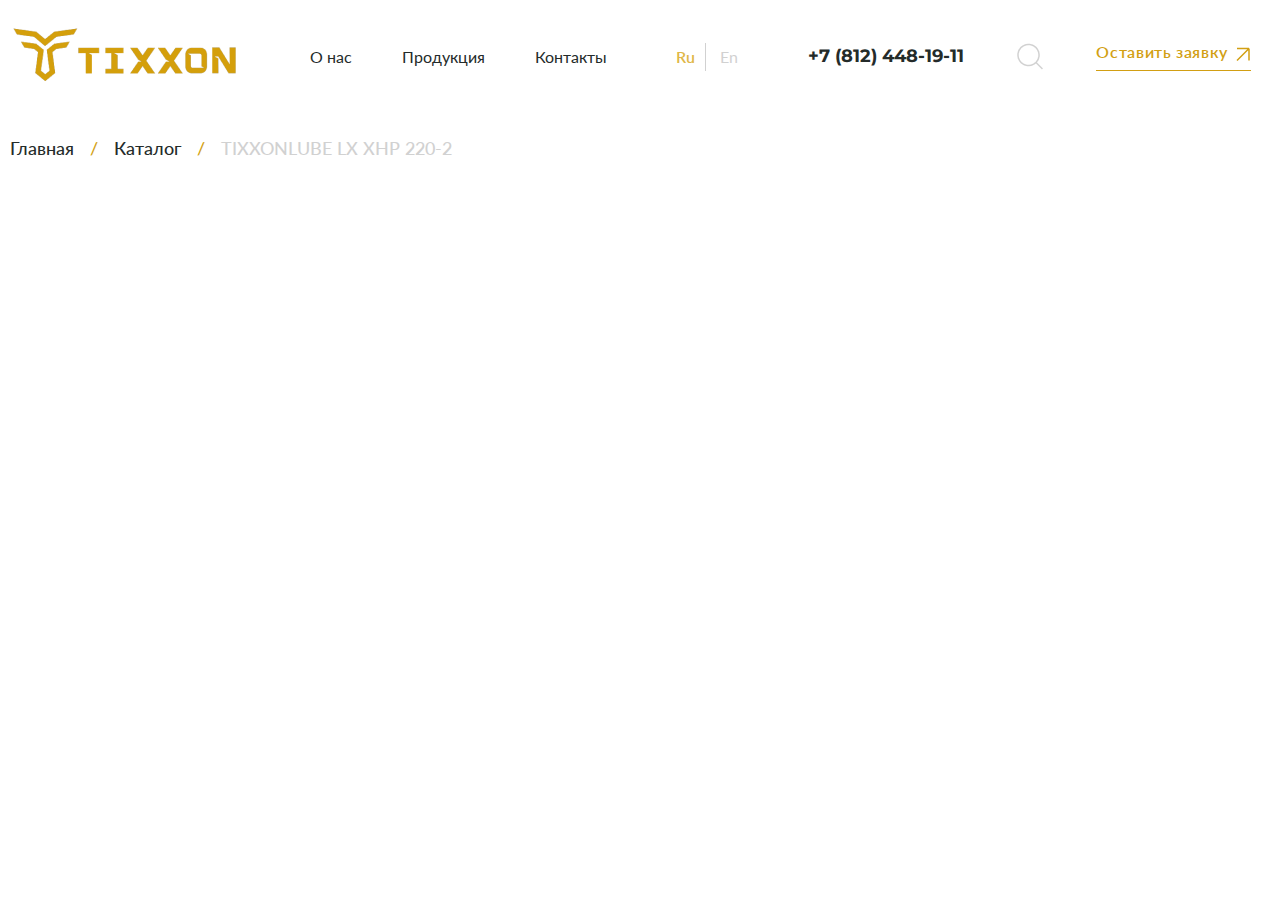
==== cards.html @ d7ee6d19 "add-html" ====
<!DOCTYPE html>
<html lang="ru">

<head>
  <meta charset="UTF-8" />
  <meta name="viewport" content="width=device-width, initial-scale=1.0" />
  <meta http-equiv="X-UA-Compatible" content="ie=edge" />
  <meta http-equiv='cache-control' content='no-cache'>
  <meta http-equiv='expires' content='0'>
  <meta http-equiv='pragma' content='no-cache'>
  <title>Document</title>
  <link rel="stylesheet" href="css/style.css" />
  <link rel="stylesheet" href="css/style.css.map" />
  <script src="js/code.jquery.com_jquery-3.7.1.min.js"></script>
  <script src="js/main.js"></script>
</head>

<body>
  <header class="header">
    <div class="container">
      <div class="header__menu" id="header__menu">
        <a href="index.html"><img src="img/logo.png" alt="logo-site" id="header__logo"></a>
        <ul class="menu__list">
          <li class="list__item"><a href="#" class="list__link">О нас</a></li>
          <li class="list__item"><a href="catalog.html" class="list__link">Продукция</a></li>
          <li class="list__item"><a href="#" class="menu__link">Контакты</a></li>
        </ul>
        <div class="menu__lang">
          <div class="tabs">
            <input class="input-ru" type="radio" name="tab-btn" id="tab-btn-1" value="" checked>
            <label class="label-ru" for="tab-btn-1">Ru</label>
            <input class="input-ru" type="radio" name="tab-btn" id="tab-btn-2" value="">
            <label class="label-en" for="tab-btn-2">En</label>
          </div>
        </div>
        <div class="menu__search">
          <ul class="search__list">
            <li class="search__item tel"><a href="tel:+78124481911" class="search__link" title="Позвонить">+7 (812)
                448-19-11</a>
            </li>
            <li class="search__item search__img">
              <input type="text" class="search__input" placeholder="Поиск по каталогу">
              <a href="#" class="button-search">
                <img src="img/search-min.svg" alt="Image Button">
              </a>
              <a href="#" class="button-x">
                <img src="img/X.svg" alt="Image Button">
              </a>
              <a href="#"><img src="img/search.png" alt="search"></a>
            </li>
            <li class="search__item request">
              <a href="#order" class="search__link" id="search__link">Оставить заявку</a>
            </li>
          </ul>
        </div>
      </div>
    </div>
  </header>
  <main>
    <section class="cards">
      <div class="container">
        <div class="breadcrumbs">
          <a href="index.html">Главная</a> <span>/</span>
          <a href="catalog.html">Каталог</a> <span>/</span>
          <p>TIXXONLUBE LX XHP 220-2</p>
        </div>


    <!-- <section class="feedback">
      <div class="container feedback__box">
        <div class="feedback__info">
          <h2 class="feedback__title">
            Всегда рады вам помочь
          </h2>
          <p class="feedback__text">
            <span>// </span> Оставьте свой номер телефона — мы свяжемся с вами и выберем удобное время для
            презентации:
            мы покажем, как работает продукт и расскажем, какие задачи TIXXON может решать
          </p>
        </div>
        <form class="feedback__form">
          <input type="text" class="form__name" name="name" placeholder="Как к вам обращаться " required>
          <input type="number" class="form__tel" name="phone" placeholder="+7 (___) ___ ____" required>
          <input type="checkbox" class="form__checkbox modal__checkbox" id="feedback__chekbox" name="feedback__chekbox">
          <label for="feedback__chekbox" class="form__label" required>Я согласен на обработку персональных
            данных</label>
          <button class="form__button" onclick="window.location.href='#'">Отправить</button>
        </form>
      </div>
    </section>
  </main>
  <footer class="footer">
    <div class="container footer__content">
      <div class="footer__left">
        <img src="img/logo-gold.svg" alt="logo footer" class="footer__logo">
        <a href="#" class="footer__copir">Copyright 2023</a>
        <a href="#" class="footer__polit">Политика конфиденциальности</a>
      </div>
      <div class="footer__center">
        <a href="tel:+78124481911" class="footer__tel">+7 (812) 448-19-11</a>
        <a href="mailto:info@tixxon.com" class="footer__mail">info@tixxon.com</a>
        <p class="footer__address">г.Санкт-Петербург, ул.Предпортовая, д.8</p>
      </div>
      <div class="footer__right">
        <ul class="footer__menu">
          <li class="footer__item"><a href="#">О нас</a></li>
          <li class="footer__item"><a href="#">Продукция</a></li>
          <li class="footer__item"><a href="#">Контакты</a></li>
        </ul>

        <a href="#order" class="footer__link">Оставить заявку</a>

      </div>
    </div>
  </footer> -->

  <button id="scrollTopButton" class="button-up">
    <img src="img/button-Up.svg" alt="">
  </button>

  <div class="modal" id="order">
    <div class="modal__window">
      <a class="modal__close" href="#close"><img src="img/X-modal.svg" id="close" alt="modal-close"></a>
      <h2 class="modal__title">Заполните форму</h2>
      <p class="modal__text">Наш менеджер свяжется с вами в ближайшее время</p>
      <form action="" class="modal__form">
        <input type="text" class="modal__name" name="name" placeholder="Как к Вам обращаться" required>
        <input type="number" class="modal__phone" name="phone" placeholder="+7 (___) ___-____" required>
        <input type="email" class="modal__email" name="email" placeholder="Email" required>
        <textarea name="message" id="order__message" cols="30" rows="10" class="modal__message"
          placeholder="Комментарий"></textarea>
        <input type="checkbox" class="modal__checkbox" id="order__checkbox" name="order__checkbox">
        <label for="order__checkbox" class="modal__label">Я согласен на обработку персональных данных</label>
        <button class="modal__button">Заказать</button>
      </form>
    </div>
  </div>

  <div class="modal" id="advice">
    <div class="modal__window">
      <a class="modal__close" href="#close"><img src="img/X-modal.svg" id="close" alt="modal-close"></a>
      <h2 class="modal__title">Получить консультацию <br> по продуктам</h2>
      <p class="modal__text">Заполните форму, и мы свяжемся с вами для подробной бесплатной консультации</p>
      <form action="" class="modal__form">
        <input type="text" class="modal__name" name="name" placeholder="Как к Вам обращаться" required>
        <input type="number" class="modal__phone" name="phone" placeholder="+7 (___) ___-____" required>
        <input type="email" class="modal__email" name="email" placeholder="Email" required>
        <textarea name="message" id="advice__message" cols="30" rows="10" class="modal__message"
          placeholder="Комментарий"></textarea>
        <input type="checkbox" class="modal__checkbox" id="advice__checkbox" name="advide__checkbox">
        <label for="advice__checkbox" class="modal__label">Я согласен на обработку персональных данных</label>
        <button class="modal__button">Заказать</button>
      </form>
    </div>
  </div>

  <div class="modal buy" id="buy">
    <div class="modal__window">
      <a class="modal__close" href="#close"><img src="img/X-modal.svg" id="close" alt="modal-close"></a>
      <h2 class="modal__title buy__title">Смазка TIXXONLUBE LX XHP 220-2</h2>
      <form action="" class="modal__form">
        <input type="text" class="modal__name" name="name" placeholder="Как к Вам обращаться" required>
        <input type="number" class="modal__phone" name="phone" placeholder="+7 (___) ___-____" required>
        <input type="email" class="modal__email" name="email" placeholder="Email" required>
        <textarea name="message" id="buy__message" cols="30" rows="10" class="modal__message"
          placeholder="Комментарий"></textarea>
      </form>
      <p>Количество</p>
      <div class="quantity-control">
        <button class="quantity-control__button quantity-control__decrement"></button>
        <input type="text" class="quantity-control__input" value="1">
        <button class="quantity-control__button quantity-control__increment"></button>
      </div>
      <p>Сумма заказа</p>
      <p class="buy__price">15 950 ₽</p>
      <button class="modal__button">Заказать</button>
      <p class="buy__text">
        Нажимая на кнопку, вы соглашаетесь с политикой обработки персональных данных.
      </p>
    </div>
  </div>

</body>

</html>
---- css/style.css ----
@charset "UTF-8";
@import url("https://fonts.googleapis.com/css2?family=Inter&family=Manrope&family=Montserrat:wght@400;500;600;700&display=swap");
@font-face {
  font-family: "Lato";
  src: url(../fonts/Lato-Medium.ttf) format("truetype");
  font-weight: 500;
  font-style: normal;
}
@font-face {
  font-family: "Lato";
  src: url(../fonts/Lato-Regular.ttf) format("truetype");
  font-weight: 400;
  font-style: normal;
}
@font-face {
  font-family: "Lato";
  src: url(../fonts/Lato-SemiBold.ttf) format("truetype");
  font-weight: 600;
  font-style: normal;
}
/*Обнуление*/
* {
  padding: 0;
  margin: 0;
  border: 0;
}

*, *:before, *:after {
  box-sizing: border-box;
}

:focus, :active {
  outline: none;
}

a:focus, a:active {
  outline: none;
}

nav, footer, header, aside {
  display: block;
}

html, body {
  height: 100%;
  width: 100%;
  font-size: 100%;
  line-height: 1;
  font-size: 14px;
  -ms-text-size-adjust: 100%;
  -moz-text-size-adjust: 100%;
  -webkit-text-size-adjust: 100%;
}

input, button, textarea {
  font-family: inherit;
}

input::-ms-clear {
  display: none;
}

button {
  cursor: pointer;
}

button::-moz-focus-inner {
  padding: 0;
  border: 0;
}

a, a:visited {
  text-decoration: none;
}

a:hover {
  text-decoration: none;
}

ul li {
  list-style: none;
}

img {
  vertical-align: top;
}

h1, h2, h3, h4, h5, h6 {
  font-size: inherit;
  font-weight: inherit;
}

/*--------------------*/
html,
body {
  margin: 0;
  padding: 0;
}

.container {
  max-width: 1440px;
  padding: 0 10px;
  margin: 0 auto;
}

/*убирает стрелочки в type="number"*/
input::-webkit-outer-spin-button,
input::-webkit-inner-spin-button {
  -webkit-appearance: none;
  margin: 0;
}

/*header site*/
.header__menu {
  display: flex;
  justify-content: space-between;
  flex-wrap: wrap;
  margin: 20px 0 20px;
  color: #242b2a;
  font-family: "Lato", sans-serif;
  font-size: 16px;
  font-style: normal;
  font-weight: 400;
  line-height: 150%;
  width: 100%;
}

.menu {
  width: 100%;
}
.menu__list {
  display: flex;
  align-items: flex-start;
  gap: 50px;
  padding: 25px 0 26px;
  width: 298px;
}
.menu__list a {
  color: #242b2a;
  font-family: "Lato", sans-serif;
  font-size: 16px;
  font-style: normal;
  font-weight: 400;
  line-height: 150%;
}
.menu__list a:hover {
  color: #dfb748;
}
.menu__lang {
  padding: 23px 0 26px;
}
.menu__lang .tabs > input[type=radio] {
  display: none;
}
.menu__lang .tabs > input[type=radio]:checked + label {
  font-weight: bold;
  color: #dfb748;
  cursor: default;
}
.menu__lang .tabs > label {
  display: inline-block;
  text-align: center;
  vertical-align: middle;
  -webkit-user-select: none;
     -moz-user-select: none;
          user-select: none;
  padding: 2px 0;
  transition: color 0.15s ease-in-out;
  cursor: pointer;
  color: #d1d1d1;
  font-family: "Lato", sans-serif;
  font-size: 16px;
  font-style: normal;
  font-weight: 400;
  line-height: 150%;
}
.menu__lang .tabs .label-en {
  border: none;
}
.menu__lang .tabs .label-ru {
  border-right: 1px solid #d1d1d1;
  padding-right: 10px;
  margin-right: 10px;
}
.menu__search {
  display: flex;
  gap: 50px;
  width: 465px;
  padding-right: 19px;
}
.menu__search ul {
  display: flex;
  padding: 20px 0 26px;
  align-items: center;
  gap: 50px;
  margin-left: auto;
}
.menu__search ul .tel a {
  color: #242b2a;
  font-family: "Montserrat", sans-serif;
  font-size: 18px;
  font-style: normal;
  font-weight: 700;
  line-height: 140%;
}
.menu__search ul .request a {
  color: #d29f13;
  font-family: "Lato", sans-serif;
  font-size: 16px;
  font-style: normal;
  font-weight: 600;
  line-height: 120%;
  letter-spacing: 0.64px;
}
.menu__search ul .request:hover {
  transform: scale(1.05);
}
.menu__search ul .request {
  background: url(../img/Frame.svg) 99% 50% no-repeat;
  padding-right: 23px;
  margin-top: -3px;
  padding-bottom: 6px;
  border-bottom: 1px solid #d29f13;
}

.search__img {
  position: relative;
}
.search__img .search__input {
  position: absolute;
  width: 434px;
  height: 100%;
  top: -10px;
  right: 100%;
  transition: left 1s ease, opacity 1s ease;
  outline: none;
  font-family: "Lato", sans-serif;
  font-size: 18px;
  font-style: normal;
  font-weight: 500;
  line-height: 140%;
  color: #d1d1d1;
  padding: 25px 60px 25px 16px;
  border-radius: 6px;
  z-index: 2;
  visibility: hidden;
}
.search__img .search__input::-moz-placeholder {
  color: var(--Gray-2, #d1d1d1);
  font-family: "Lato", sans-serif;
  font-size: 18px;
  font-style: normal;
  font-weight: 500;
  line-height: 140%;
}
.search__img .search__input::placeholder {
  color: var(--Gray-2, #d1d1d1);
  font-family: "Lato", sans-serif;
  font-size: 18px;
  font-style: normal;
  font-weight: 500;
  line-height: 140%;
}
.search__img .button-search,
.search__img .button-x {
  position: absolute;
  z-index: 2;
  top: 6px;
  visibility: hidden;
}
.search__img .button-search {
  left: -25px;
}
.search__img .button-x {
  left: 0;
}

.search__img:focus-within .search__input,
.search__img:focus-within .button-search,
.search__img:focus-within .button-x {
  transition: 0.5s;
  right: 0;
  visibility: inherit;
}

.search__img:focus-within::after {
  content: "";
  position: fixed;
  top: 0;
  left: 0;
  width: 100%;
  height: 100%;
  background-color: rgba(0, 0, 0, 0.5);
  z-index: 1;
  pointer-events: none;
}

.header-banner {
  background: url(../img/grap.svg) left/cover no-repeat, #292929;
}
.header-banner .tiger {
  background: url(../img/tiger-1.png) 98% 100%/contain no-repeat;
  padding: 25px 10px 126px;
}
.header-banner .header-banner__title {
  color: var(--White, #fff);
  font-family: "Montserrat", sans-serif;
  font-size: 60px;
  font-style: normal;
  font-weight: 700;
  line-height: 130%;
  text-transform: uppercase;
}
.header-banner .header-banner__title .this {
  display: inline-block;
  color: var(--Gray, #808080);
  font-family: "Lato", sans-serif;
  font-size: 20px;
  font-style: normal;
  font-weight: 400;
  line-height: 130%;
  text-transform: none;
  position: relative;
  bottom: 16px;
  padding-right: 27px;
}
.header-banner .header-banner__title .eu {
  color: var(--Gold, #d29f13);
}
.header-banner img {
  position: relative;
  top: 132px;
  left: 494px;
}

.header-banner__btn {
  padding-top: 49px;
}
.header-banner__btn button {
  font-family: "Lato", sans-serif;
  font-size: 16px;
  font-style: normal;
  font-weight: 500;
  line-height: 120%;
  letter-spacing: 0.64px;
}
.header-banner__btn .header-banner__btn-1 {
  color: var(--White, #fff);
  border-radius: 6px;
  background: var(--Gold, #d29f13);
  display: inline-flex;
  padding: 20px 40px;
  justify-content: center;
  align-items: center;
  gap: 10px;
  width: 190px;
  margin: 16px 16px 16px 0;
}
.header-banner__btn .header-banner__btn-1:hover {
  box-shadow: 0 14px 30px rgba(223, 183, 72, 0.5);
}
.header-banner__btn .header-banner__btn-2 {
  color: var(--Gold, #d29f13);
  display: inline-flex;
  padding: 20px 40px;
  justify-content: center;
  align-items: center;
  gap: 10px;
  border-radius: 6px;
  border: 1px solid var(--Gold, #d29f13);
  background-color: rgba(0, 0, 0, 0);
  width: 174px;
}
.header-banner__btn .header-banner__btn-2:hover {
  box-shadow: 0 14px 30px rgba(223, 183, 72, 0.5);
}

/*--------------------*/
/* Модальные окна */
.modal {
  position: fixed;
  display: flex;
  top: 0;
  left: 0;
  height: 100%;
  width: 100%;
  background-color: rgba(0, 0, 0, 0.5);
  justify-content: center;
  align-items: center;
}
.modal__window {
  display: flex;
  flex-direction: column;
  position: relative;
  background-color: white;
  padding: 50px 62px;
  width: 561px;
  border-radius: 16px;
  margin: 10px;
}
.modal__close {
  position: absolute;
  top: 10px;
  right: 10px;
  border-radius: 50%;
}
.modal__close:hover {
  box-shadow: 0 14px 30px rgba(223, 183, 72, 0.5);
}
.modal__title {
  max-width: 447px;
  color: var(--BG, #242b2a);
  font-family: "Montserrat", sans-serif;
  font-size: 30px;
  font-style: normal;
  font-weight: 500;
  line-height: 140%;
}
.modal__text {
  max-width: 447px;
  color: var(--Gray, #808080);
  font-family: "Lato", sans-serif;
  font-size: 16px;
  font-style: normal;
  font-weight: 400;
  line-height: 150%;
  margin: 16px 0 30px;
}
.modal__form {
  display: flex;
  flex-direction: column;
  align-items: flex-start;
  gap: 12px;
}
.modal__form input,
.modal__form textarea {
  padding: 20px 22px;
  border-radius: 6px;
  background: var(--Light, #f6f6f6);
  width: 100%;
  color: var(--Gray, #808080);
  font-family: "Lato", sans-serif;
  font-size: 16px;
  font-style: normal;
  font-weight: 500;
  line-height: 120%;
  letter-spacing: 0.64px;
}
.modal__form input:focus,
.modal__form textarea:focus {
  border-radius: 6px;
  box-shadow: 0 0 0 1px var(--Gold, #d29f13);
}
.modal__form .modal__message {
  max-height: 110px;
  max-width: 100%;
  resize: none;
}
.modal__label {
  margin: 20px 0 30px;
  color: var(--Gray, #808080);
  font-family: "Lato", sans-serif;
  font-size: 14px;
  font-style: normal;
  font-weight: 400;
  line-height: 140%;
}
.modal__button {
  display: flex;
  width: 100%;
  padding: 20px 40px;
  justify-content: center;
  align-items: center;
  gap: 10px;
  border-radius: 6px;
  background: var(--Gold, #d29f13);
  color: var(--White, #fff);
  font-family: "Lato", sans-serif;
  font-size: 16px;
  font-style: normal;
  font-weight: 500;
  line-height: 120%;
  letter-spacing: 0.64px;
}
.modal__button:hover {
  box-shadow: 0 14px 30px rgba(223, 183, 72, 0.5);
  background-color: #c29a2b;
}

.modal:not(:target) {
  visibility: hidden;
  opacity: 0;
}

.modal__checkbox {
  position: absolute;
  z-index: -1;
  opacity: 0;
}

.modal__checkbox + label {
  display: inline-flex;
  align-items: center;
  -webkit-user-select: none;
     -moz-user-select: none;
          user-select: none;
}

.modal__checkbox + label::before {
  content: "";
  display: inline-block;
  width: 22px;
  height: 22px;
  border-radius: 4px;
  background: var(--Gold, #d29f13);
  margin-right: 10px;
  background-repeat: no-repeat;
  background-position: center center;
  background-size: 50% 50%;
  cursor: pointer;
}

.modal__checkbox:checked + label::before {
  background-image: url(../img/check-white.svg);
}

.modal__checkbox:not(:disabled):not(:checked) + label:hover::before {
  background-color: #c29a2b;
  box-shadow: 0 14px 30px rgba(223, 183, 72, 0.5);
}

.buy__title {
  margin-bottom: 30px;
}

.buy p {
  margin-top: 30px;
  color: var(--Grafite, #343d3b);
  font-family: "Lato", sans-serif;
  font-size: 18px;
  font-style: normal;
  font-weight: 500;
  line-height: 140%;
}
.buy .buy__price {
  margin: 5px 0 30px;
  color: var(--BG, #242b2a);
  font-family: "Montserrat", sans-serif;
  font-size: 24px;
  font-style: normal;
  font-weight: 700;
  line-height: 140%;
}
.buy .buy__text {
  color: var(--Gray, #808080);
  font-family: "Lato", sans-serif;
  font-size: 14px;
  font-style: normal;
  font-weight: 400;
  line-height: 140%;
}

.quantity-control {
  display: flex;
  align-items: center;
  width: 170px;
  margin-top: 18px;
}

.quantity-control__button {
  cursor: pointer;
  width: 50px;
  height: 50px;
  padding: 12px;
  display: flex;
  align-items: center;
  justify-content: center;
  -webkit-user-select: none;
     -moz-user-select: none;
          user-select: none;
}

.quantity-control__decrement {
  background: url(../img/Minus.svg) 50% 50% no-repeat, #fff;
}

.quantity-control__increment {
  background: url(../img/Plus.svg) 50% 50% no-repeat, #fff;
}

.quantity-control__input {
  font-size: 16px;
  text-align: center;
  width: 40px;
  padding: 5px;
  margin: 0 5px;
  color: var(--BG, #242b2a);
  font-family: "Lato", sans-serif;
  font-size: 18px;
  font-style: normal;
  font-weight: 500;
  line-height: 140%;
  background: var(--Light, #f6f6f6);
  width: 66px;
  height: 50px;
}

/*--------------------*/
/*catalog site*/
.breadcrumbs {
  display: flex;
  font-family: "Lato", sans-serif;
  font-size: 18px;
  font-style: normal;
  font-weight: 500;
  line-height: 140%;
  margin-top: 37px;
}
.breadcrumbs a {
  color: var(--BG, #242b2a);
}
.breadcrumbs span {
  margin: 0 16px;
  color: var(--Gold, #d29f13);
}
.breadcrumbs p {
  color: var(--Gray-2, #d1d1d1);
}

.catalog__head {
  padding: 50px 0 0;
}
.catalog__filter {
  display: flex;
  gap: 16px;
}
.catalog__search {
  position: relative;
}
.catalog__search-input {
  width: 338px;
  padding: 17px 22px;
  border-radius: 6px;
  background: var(--Light2, #fbfbfb);
  color: var(--Gray, #808080);
  font-family: "Lato", sans-serif;
  font-size: 18px;
  font-style: normal;
  font-weight: 500;
  line-height: 140%;
}
.catalog__search-input::-moz-placeholder {
  color: var(--Gray, #808080);
  font-family: "Lato", sans-serif;
  font-size: 18px;
  font-style: normal;
  font-weight: 500;
  line-height: 140%;
}
.catalog__search-input::placeholder {
  color: var(--Gray, #808080);
  font-family: "Lato", sans-serif;
  font-size: 18px;
  font-style: normal;
  font-weight: 500;
  line-height: 140%;
}
.catalog__search-button {
  position: absolute;
  top: 16px;
  left: 292px;
}
.catalog__dropdown {
  position: relative;
  display: inline-block;
}
.catalog__dropdown-btn {
  display: flex;
  width: 238px;
  padding: 17px 22px;
  justify-content: space-between;
  align-items: center;
  border-radius: 6px;
  background: var(--Light2, #fbfbfb);
  color: var(--Gray, #808080);
  font-family: "Lato", sans-serif;
  font-size: 18px;
  font-style: normal;
  font-weight: 500;
  line-height: 140%;
}
.catalog__dropdown-btn span {
  color: #d29f13;
  font-weight: bold;
}
.catalog__dropdown-item {
  display: flex;
  flex-direction: column;
}
.catalog__dropdown-content {
  display: none;
  width: 238px;
  padding: 15px 20px 0;
  position: absolute;
  top: 1px;
  border-radius: 6px;
  background: var(--Light2, #fbfbfb);
  box-shadow: 0px 4px 45px 0px rgba(36, 43, 42, 0.1);
  z-index: 2;
}
.catalog__dropdown-content a {
  color: var(--Gray, #808080);
  font-family: "Lato", sans-serif;
  font-size: 16px;
  font-style: normal;
  font-weight: 400;
  line-height: 150%;
  margin-bottom: 10px;
}
.catalog__dropdown-content a:hover {
  color: var(--Gold, #d29f13);
}
.catalog__dropdown-content a:first-child {
  color: var(--BG, #242b2a);
  font-size: 18px;
}
.catalog__dropdown-content a span {
  display: inline-block;
  color: #d29f13;
  font-weight: bold;
  transform: rotate(180deg);
  float: right;
}
.catalog__dropdown:hover .catalog__dropdown-content {
  display: block;
}
.catalog__cards {
  padding: 60px 0 114px;
  display: flex;
  flex-wrap: wrap;
}

/*media queries site*/
@media screen and (max-width: 1267px) {
  .features__list li:nth-child(4) {
    left: 150px;
  }
}
@media screen and (max-width: 1200px) {
  .menu__lang {
    padding: 23px 10px 26px;
  }
  .menu__search {
    float: right;
    margin-left: auto;
  }
  .about {
    padding: 100px 0;
  }
  .about h2 {
    font-size: 34px;
  }
  .features__content {
    display: flex;
  }
  .features__list {
    padding-top: 30px;
  }
  .features__list li {
    position: static;
    margin-bottom: 15px;
  }
  .features__img {
    padding-top: 30px;
  }
  .carousel__card {
    flex: 0 0 100%;
  }
  .card-prev {
    display: flex;
    border-radius: 16px;
    background: var(--Light, #f6f6f6);
    padding: 45px 0;
    max-width: 100%;
  }
  .carousel__card:nth-child(odd) {
    margin-right: 0;
  }
  .feedback__box {
    padding-left: 50px;
  }
  .footer__center {
    padding: 0;
  }
  .footer__right {
    margin-right: 20px;
  }
  .footer__right ul {
    flex-direction: column;
    gap: 15px;
  }
}
@media screen and (max-width: 900px) {
  .about {
    padding: 50px 0;
  }
  .about__img {
    display: none;
  }
  .about__box {
    max-width: 100%;
  }
  .card-prev__img {
    margin: 0 auto;
  }
  .card-prev__img img {
    min-width: 140px;
    width: 100%;
    height: auto;
  }
}
@media screen and (max-width: 819px) {
  .header-banner .header-banner__title {
    font-size: 45px;
  }
  .header-banner img {
    top: 116px;
    left: 366px;
  }
  .header-banner__title {
    font-size: 45px;
  }
  .about__head {
    flex-wrap: wrap;
  }
  .features__img {
    display: none;
  }
  .product {
    padding: 50px 0;
  }
  .product__width {
    padding: 0 45px;
  }
  .product__head {
    flex-wrap: wrap;
  }
  .product__head h2 {
    width: auto;
  }
  .product__head p {
    width: auto;
  }
  .feedback {
    padding-bottom: 50px;
  }
  .feedback__info {
    max-width: 100%;
  }
  .feedback__box {
    flex-wrap: wrap;
  }
  .footer__content {
    flex-direction: column;
    align-items: center;
  }
  .footer__address {
    margin-bottom: 20px;
  }
  .footer__right ul {
    flex-direction: row;
    gap: 40px;
  }
}
@media screen and (max-width: 530px) {
  .menu__list {
    gap: 30px;
    width: auto;
  }
  .menu__search ul {
    flex-wrap: wrap;
    gap: 20px;
  }
  .menu__search ul .tel {
    margin-right: 34%;
  }
  .search__img .search__input {
    width: 300px;
  }
  .header-banner .header-banner__title {
    font-size: 31px;
  }
  .header-banner img {
    position: inherit;
  }
  .header-banner__btn .header-banner__btn-2 {
    width: 190px;
  }
  .about__item {
    display: block;
  }
  .about__item .about__heading {
    width: 100%;
    margin-bottom: 10px;
  }
  .about__item .about__info {
    width: 100%;
  }
  .product__width {
    padding: 0 10px;
  }
  .carousel__arrow--prev {
    left: -9px;
    bottom: 86px;
  }
  .carousel__arrow--next {
    right: -9px;
    bottom: 86px;
  }
  .card-prev__btn-2 {
    padding: 20px 29px;
  }
  .card-prev__title {
    font-size: 25px;
    margin: 0;
  }
  .card-prev__text {
    font-size: 14px;
    max-height: auto;
  }
  .card-prev button {
    position: relative;
    right: 50px;
  }
  .product__tabs > label {
    margin-bottom: 15px;
  }
  .modal__window {
    padding: 20px 20px;
  }
  .modal__title {
    font-size: 24px;
    margin-top: 10px;
  }
  .modal__text {
    margin: 10px 0;
  }
  .modal__label {
    margin: 10px 0;
  }
  .modal__message {
    max-height: 70px !important;
  }
  .buy__title {
    margin-bottom: 10px;
  }
  .buy p {
    margin-top: 10px;
  }
  .buy .buy__price {
    margin-bottom: 10px;
  }
}
/*main site*/
.about {
  padding: 105px 0 130px;
}
.about__head {
  display: flex;
}
.about__name {
  color: var(--Gold, #d29f13);
  font-family: "Lato", sans-serif;
  font-size: 16px;
  font-style: normal;
  font-weight: 400;
  line-height: 150%;
  margin-right: 77px;
  padding-top: 22px;
  min-width: 43px;
}
.about h2 {
  max-width: 1162px;
  color: var(--Dark, #242b2a);
  font-family: "Montserrat", sans-serif;
  font-size: 48px;
  font-style: normal;
  font-weight: 500;
  line-height: 130%;
}
.about__body {
  display: flex;
  justify-content: space-between;
  width: 100%;
}
.about__box {
  padding-top: 42px;
  flex-grow: 1;
  max-width: 62.1527777778%;
}
.about__item {
  display: flex;
  justify-content: space-between;
  padding: 36px 0 36px 0;
  border-bottom: 1px solid #dfb748;
}
.about__item .about__icon {
  padding-right: 20px;
}
.about__item .about__heading {
  width: min(36%, 330px);
  color: var(--Dark, #242b2a);
  font-family: "Montserrat", sans-serif;
  font-size: 20px;
  font-style: normal;
  font-weight: 700;
  line-height: 150%;
  padding-left: 51px;
  padding: 0 5px 0 51px;
}
.about__item .about__info {
  width: min(47%, 449px);
  color: var(--Gray, #808080);
  font-family: "Lato", sans-serif;
  font-size: 16px;
  font-style: normal;
  font-weight: 400;
  line-height: 150%;
}
.about__item:nth-child(3) {
  border: none;
}

.about__img {
  display: flex;
  justify-content: center;
  align-items: center;
}
.about__img img {
  max-width: 100%;
  max-height: 100%;
  width: auto;
  height: auto;
}

.about__item:nth-child(1) .about__heading {
  background: url(../img/about-1.svg) 1% 12% no-repeat;
}

.about__item:nth-child(2) .about__heading {
  background: url(../img/about-2.svg) 1% 12% no-repeat;
}

.about__item:nth-child(3) .about__heading {
  background: url(../img/about-3.svg) 1% 12% no-repeat;
}

.features {
  padding: 72px 0 72px 0;
  background: url(../img/features.png) 50% 50% no-repeat, var(--Gray-3, #f3f3f3);
}
.features__img {
  padding-top: 61px;
  display: block;
  margin: 0 auto;
}
.features__title {
  color: var(--Grafite, #343d3b);
  font-family: "Montserrat", sans-serif;
  font-size: 48px;
  font-style: normal;
  font-weight: 500;
  line-height: 130%;
}
.features__title span {
  color: var(--Gold, #d29f13);
}
.features__list {
  position: relative;
}
.features__list li {
  position: absolute;
  max-width: 312px;
  color: var(--Grafite, #343d3b);
  font-family: "Montserrat", sans-serif;
  font-size: 24px;
  font-style: normal;
  font-weight: 500;
  line-height: 140%;
  background: url(../img/features-list.png) 1% 6% no-repeat;
  padding-left: 45px;
}
.features__list li:nth-child(1) {
  top: 59px;
  right: 157px;
  max-width: 341px;
}
.features__list li:nth-child(2) {
  top: 157px;
  left: 88px;
}
.features__list li:nth-child(3) {
  top: 243px;
  right: 69px;
  max-width: 400px;
}
.features__list li:nth-child(4) {
  top: 359px;
  left: 197px;
}

.product {
  padding-top: 140px;
  width: 100%;
}
.product__width {
  max-width: 1540px;
  padding: 0 60px;
}

.product__head {
  width: 100%;
  display: flex;
  justify-content: space-between;
  padding-bottom: 40px;
}
.product__head h2 {
  color: var(--Dark, #242b2a);
  font-family: "Montserrat", sans-serif;
  font-size: 48px;
  font-style: normal;
  font-weight: 500;
  line-height: 130%;
  width: 34.1549295775%;
  padding-top: 20px;
}
.product__head h2 span {
  color: var(--Gold, #d29f13);
}
.product__head p {
  color: var(--Gray, #808080);
  font-family: "Lato", sans-serif;
  font-size: 18px;
  font-style: normal;
  font-weight: 500;
  line-height: 140%;
  width: 46.9718309859%;
}
.product__head p span {
  color: var(--Gold, #d29f13);
  padding-right: 5px;
}

.card-prev {
  display: flex;
  border-radius: 16px;
  background: var(--Light, #f6f6f6);
  padding: 45px 0;
  max-width: calc(50% - 14px);
}
.card-prev__img {
  margin-right: 8%;
}
.card-prev__info {
  text-align: left;
}
.card-prev__title {
  color: var(--Dark-Gray, #333938);
  font-family: "Montserrat", sans-serif;
  font-size: 30px;
  font-style: normal;
  font-weight: 500;
  line-height: 140%;
  max-width: 245px;
  margin: 20px 0;
}
.card-prev__text {
  color: var(--Dark-Gray, #333938);
  font-family: "Lato", sans-serif;
  font-size: 16px;
  font-style: normal;
  font-weight: 400;
  line-height: 150%;
  height: 144px;
  margin-bottom: 79px;
}
.card-prev button {
  display: inline-flex;
  justify-content: center;
  align-items: center;
  gap: 10px;
  font-family: "Lato", sans-serif;
  font-size: 16px;
  font-style: normal;
  font-weight: 500;
  line-height: 120%;
  letter-spacing: 0.64px;
  margin: 14px 10px 0 0;
  border-radius: 6px;
}
.card-prev button:hover {
  box-shadow: 0 14px 30px rgba(223, 183, 72, 0.5);
}
.card-prev__btn-1 {
  padding: 20px 40px;
  background: var(--Gold, #d29f13);
  color: #f3f3f3;
}
.card-prev__btn-2 {
  padding: 20px 40px;
  border: 1px solid var(--Gold, #d29f13);
  background-color: rgba(0, 0, 0, 0);
  color: #d29f13;
}

.carousel {
  display: flex;
  align-items: center;
  justify-content: center;
  width: 100%;
  max-width: 1440px;
  margin: 0 auto;
  position: relative;
}

.carousel__cards {
  display: flex;
  overflow: hidden;
  width: -moz-max-content;
  width: max-content;
  scroll-behavior: smooth;
  transition: transform 0.5s ease-in-out;
}

.carousel__card {
  flex: 0 0 calc(50% - 14px);
  text-align: center;
  padding: 20px;
  border: 1px solid #ddd;
  margin-bottom: 28px;
}

.carousel__card:nth-child(odd) {
  margin-right: 28px;
}

.carousel__arrow {
  font-size: 24px;
  cursor: pointer;
  -webkit-user-select: none;
     -moz-user-select: none;
          user-select: none;
  display: flex;
  width: 82px;
  height: 82px;
  padding: 14px;
  justify-content: center;
  align-items: center;
  gap: 10px;
  flex-shrink: 0;
  border-radius: 48px;
  background: var(--Gray, #808080);
}
.carousel__arrow:hover {
  background-color: #d29f13;
}

.carousel__arrow--prev {
  background: url(../img/arrow-right.png) 50% no-repeat, var(--Gray, #808080);
  position: absolute;
  left: -43px;
  bottom: 215px;
  transform: rotate(180deg);
}

.carousel__arrow--next {
  background: url(../img/arrow-right.png) 50% no-repeat, var(--Gray, #808080);
  position: absolute;
  right: -43px;
  bottom: 215px;
}

.product__tabs {
  max-width: 100%;
  margin-left: auto;
  margin-right: auto;
}

.product__tabs > input[type=radio] {
  display: none;
}

.product__tabs > input[type=radio]:checked + label {
  font-weight: bold;
  background: var(--Gold, #d29f13);
  color: var(--White, #fff);
  cursor: default;
}

.product__tabs > div {
  display: none;
}

#tab-btn-3:checked ~ #content-3,
#tab-btn-4:checked ~ #content-4,
#tab-btn-5:checked ~ #content-5 {
  display: block;
}

.product__tabs > label {
  display: inline-block;
  text-align: center;
  vertical-align: middle;
  -webkit-user-select: none;
     -moz-user-select: none;
          user-select: none;
  color: var(--Gray, #808080);
  font-family: "Lato", sans-serif;
  font-size: 18px;
  font-style: normal;
  font-weight: 500;
  line-height: 140%;
  padding: 12px 22px;
  border-radius: 40px;
  border: 1px solid var(--Gray-2, #d1d1d1);
  margin-right: 14px;
  cursor: pointer;
  margin-bottom: 60px;
}
.product__tabs > label:hover {
  box-shadow: 0 14px 30px rgba(223, 183, 72, 0.5);
}

.product__tabs > label:first-of-type {
  margin-left: 0;
}

.product__btn {
  display: block;
  margin: 0 auto;
  padding: 20px 40px;
  border-radius: 6px;
  font-family: "Lato", sans-serif;
  font-size: 16px;
  font-style: normal;
  font-weight: 500;
  line-height: 120%;
  letter-spacing: 0.64px;
  margin-top: 13px;
}
.product__btn:hover {
  box-shadow: 0 14px 30px rgba(223, 183, 72, 0.5);
}

.feedback {
  padding: 140px 10px 140px;
}
.feedback__box {
  display: flex;
  width: 100%;
  background: url(../img/feedback-barrel.png) 100% 150%/contain no-repeat, url(../img/feedback-background.png) 50% 50%/cover no-repeat, url(../img/feedback-logo.svg) 100% 100%/contain no-repeat, #292929;
  padding: 60px 0 60px 113px;
  border-radius: 16px;
}
.feedback__info {
  margin-right: 148px;
  max-width: 345px;
}
.feedback__info h2 {
  color: var(--White, #fff);
  font-family: "Montserrat", sans-serif;
  font-size: 48px;
  font-style: normal;
  font-weight: 500;
  line-height: 130%;
  margin-bottom: 20px;
}
.feedback__info p {
  color: var(--Gray-2, #d1d1d1);
  font-family: "Lato", sans-serif;
  font-size: 16px;
  font-style: normal;
  font-weight: 400;
  line-height: 150%;
}
.feedback__info p span {
  color: var(--Gold, #d29f13);
}
.feedback__form {
  width: 447px;
  padding-top: 21px;
  display: flex;
  flex-direction: column;
}
.feedback__form input {
  display: flex;
  padding: 20px 22px;
  align-items: center;
  gap: 10px;
  border-radius: 6px;
  background: rgba(255, 255, 255, 0.5);
  color: var(--Light, #f6f6f6);
  font-family: "Lato", sans-serif;
  font-size: 16px;
  font-style: normal;
  font-weight: 500;
  line-height: 120%;
  letter-spacing: 0.64px;
  margin-bottom: 12px;
  margin: 0 10px 12px 0;
}
.feedback__form input::-moz-placeholder {
  color: var(--Light, #f6f6f6);
  font-family: "Lato", sans-serif;
  font-size: 16px;
  font-style: normal;
  font-weight: 500;
  line-height: 120%;
  letter-spacing: 0.64px;
}
.feedback__form input::placeholder {
  color: var(--Light, #f6f6f6);
  font-family: "Lato", sans-serif;
  font-size: 16px;
  font-style: normal;
  font-weight: 500;
  line-height: 120%;
  letter-spacing: 0.64px;
}
.feedback__form label {
  color: #d2d2d2;
  font-family: "Lato", sans-serif;
  font-size: 14px;
  font-style: normal;
  font-weight: 400;
  line-height: 140%;
  margin: 8px 0 30px;
}
.feedback__form button {
  width: 196px;
  height: 59px;
  padding: 20px 55px;
  color: var(--White, #fff);
  font-family: "Lato", sans-serif;
  font-size: 16px;
  font-style: normal;
  font-weight: 500;
  line-height: 120%;
  letter-spacing: 0.64px;
  border-radius: 6px;
  background: var(--Gold, #d29f13);
}
.feedback__form button:hover {
  box-shadow: 0 14px 30px rgba(223, 183, 72, 0.5);
}

.footer {
  background: #292929;
}
.footer__content {
  display: flex;
  justify-content: space-between;
  padding: 55px 0;
}
.footer__left {
  display: flex;
  flex-direction: column;
}
.footer__left img {
  margin-bottom: 16px;
}
.footer__left a {
  color: var(--Gray-2, #d1d1d1);
  font-family: "Lato", sans-serif;
  font-size: 16px;
  font-style: normal;
  font-weight: 400;
  line-height: 150%;
  margin: 0 0 13px 20px;
}
.footer__center {
  display: flex;
  flex-direction: column;
  gap: 18px;
  padding-left: 8%;
}
.footer__center a {
  color: var(--White, #fff);
  font-family: "Montserrat", sans-serif;
  font-size: 38px;
  font-style: normal;
  font-weight: 500;
  line-height: 130%;
}
.footer__center p {
  color: var(--Gray-2, #d1d1d1);
  font-family: "Lato", sans-serif;
  font-size: 18px;
  font-style: normal;
  font-weight: 500;
  line-height: 140%;
}
.footer__right {
  margin-right: 58px;
}
.footer__right ul {
  display: flex;
  gap: 54px;
  margin-bottom: 30px;
}
.footer__right ul li a {
  color: var(--White, #fff);
  font-family: "Lato", sans-serif;
  font-size: 18px;
  font-style: normal;
  font-weight: 500;
  line-height: 140%;
}
.footer__right ul li a:hover {
  color: #dfb748;
}
.footer__right .footer__link {
  background: url(../img/Frame.svg) 99% 50% no-repeat;
  padding-right: 23px;
  margin-top: -3px;
  padding-bottom: 6px;
  border-bottom: 1px solid #d29f13;
  color: var(--Gold, #d29f13);
  font-family: "Lato", sans-serif;
  font-size: 16px;
  font-style: normal;
  font-weight: 600;
  line-height: 120%;
  letter-spacing: 0.64px;
  float: right;
}
.footer__right .footer__link:hover {
  transform: scale(1.05);
}

.button-up {
  display: none;
  position: fixed;
  bottom: 258px;
  right: 262px;
  width: 82px;
  height: 82px;
  padding: 14px;
  justify-content: center;
  align-items: center;
  gap: 10px;
  flex-shrink: 0;
  border-radius: 48px;
  background: var(--Gray, #808080);
  box-shadow: 0px 0px 0px 0px rgba(0, 0, 0, 0.1), -732px 0px 205px 0px rgba(0, 0, 0, 0);
}/*# sourceMappingURL=style.css.map */
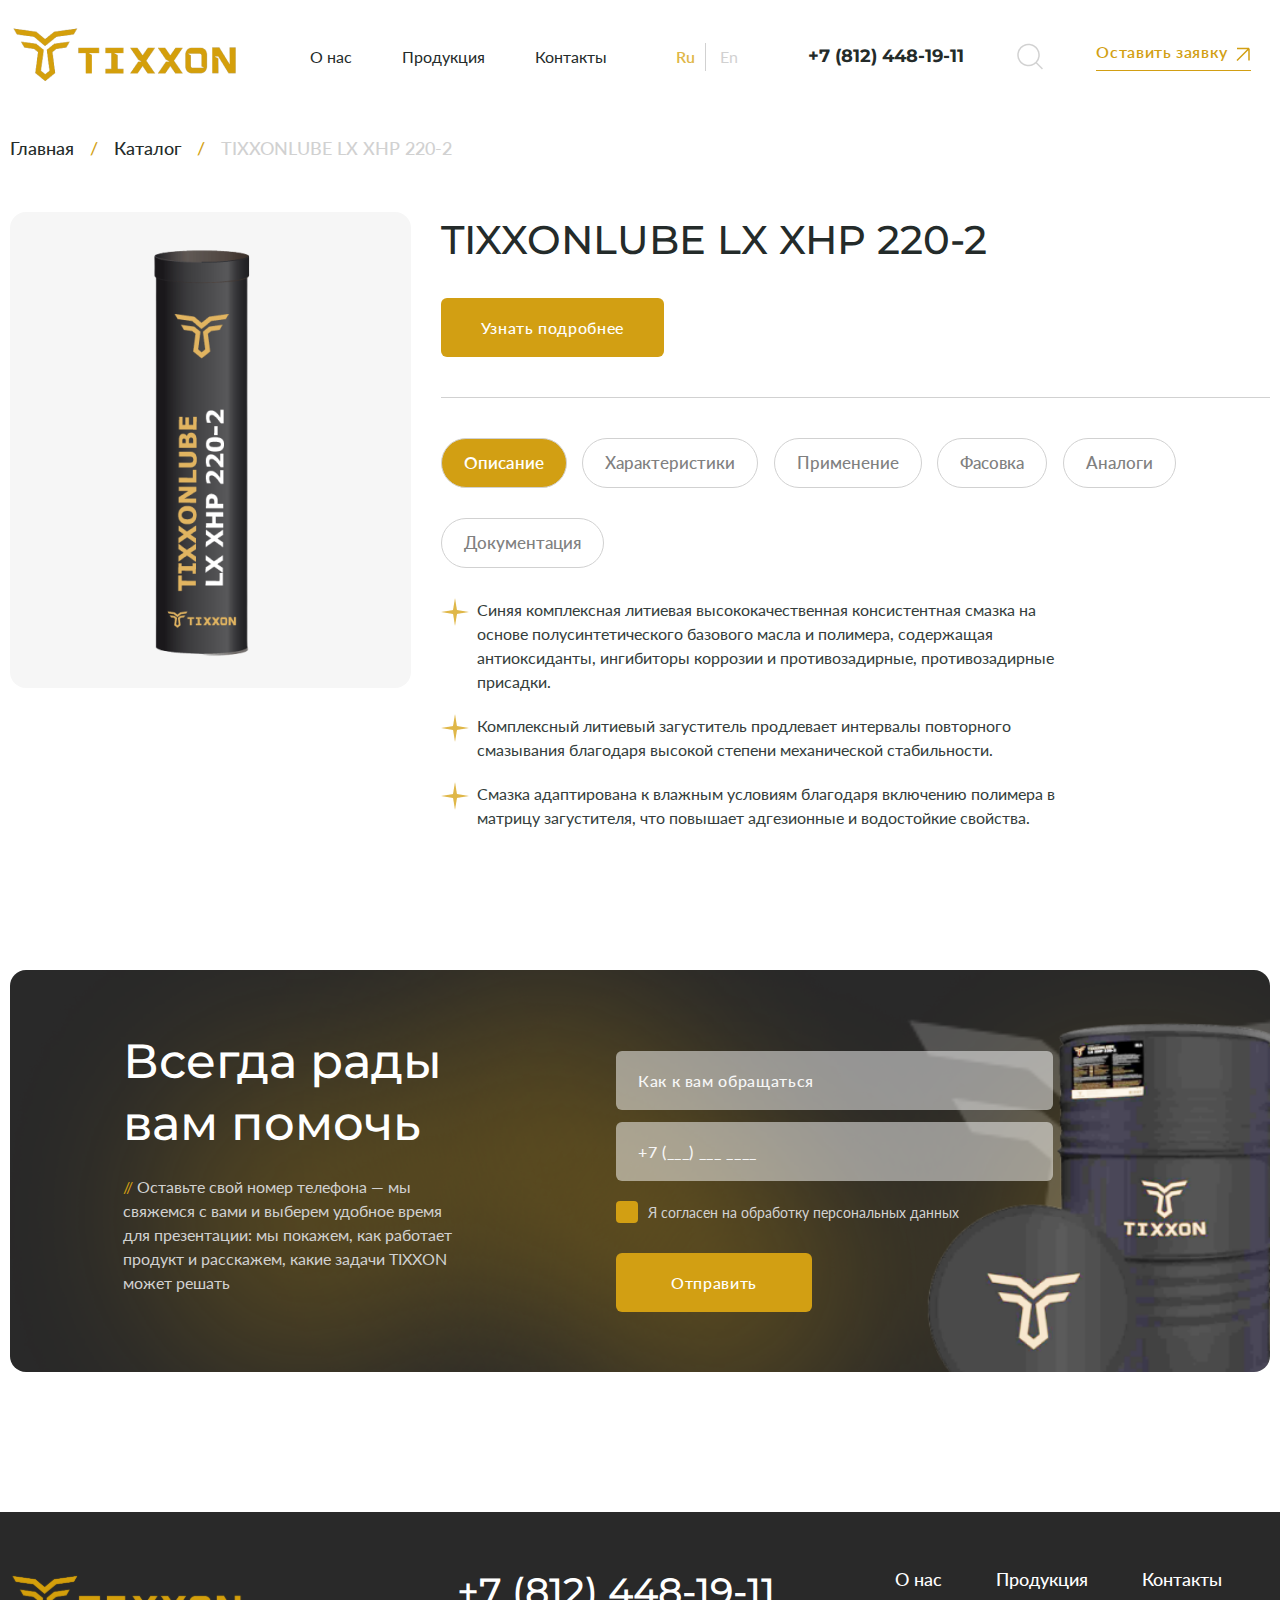
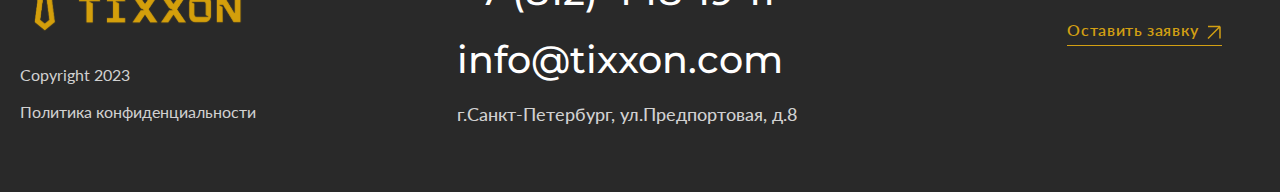
==== commit 6c3ad1d5: "cards" ====
--- a/cards.html
+++ b/cards.html
@@ -64,9 +64,95 @@
           <a href="catalog.html">Каталог</a> <span>/</span>
           <p>TIXXONLUBE LX XHP 220-2</p>
         </div>
-
-
-    <!-- <section class="feedback">
+        <div class="cards__box">
+          <div class="cards__images">
+            <img src="img/card-img.png" alt="">
+          </div>
+          <div class="cards__content">
+            <div class="cards__head">
+              <h1 class="cards__title">
+                TIXXONLUBE LX XHP 220-2
+              </h1>
+              <button class="cards__button" onclick="window.location.href='#advice'">
+                Узнать подробнее
+              </button>
+            </div>
+            <div class="cards__tabs product__tabs">
+
+              <input class="cards__input product__input" type="radio" name="product__tab-btn" id="tab-btn-1-1" value=""
+                checked>
+              <label for="tab-btn-1-1">Описание</label>
+              <input class="cards__input product__input" type="radio" name="product__tab-btn" id="tab-btn-1-2" value="">
+              <label for="tab-btn-1-2">Характеристики</label>
+              <input class="cards__input product__input" type="radio" name="product__tab-btn" id="tab-btn-1-3" value="">
+              <label for="tab-btn-1-3">Применение</label>
+              <input class="cards__input product__input" type="radio" name="product__tab-btn" id="tab-btn-1-4" value="">
+              <label for="tab-btn-1-4">Фасовка</label>
+              <input class="cards__input product__input" type="radio" name="product__tab-btn" id="tab-btn-1-5" value="">
+              <label for="tab-btn-1-5">Аналоги</label>
+              <input class="cards__input product__input" type="radio" name="product__tab-btn" id="tab-btn-1-6" value="">
+              <label for="tab-btn-1-6">Документация</label>
+
+              <div class="tabs__content" id="content-1-1">
+                <ul>
+                  <li>Синяя комплексная литиевая высококачественная консистентная смазка на основе полусинтетического
+                    базового масла и полимера, содержащая антиоксиданты, ингибиторы коррозии и противозадирные,
+                    противозадирные присадки. </li>
+                  <li>Комплексный литиевый загуститель продлевает интервалы повторного смазывания благодаря высокой
+                    степени механической стабильности. </li>
+                  <li>Смазка адаптирована к влажным условиям благодаря включению полимера в матрицу загустителя, что
+                    повышает адгезионные и водостойкие свойства.</li>
+                </ul>
+              </div>
+              <div class="tabs__content" id="content-1-2">
+                <div class="cards__property">
+                  <div class="cards__item">
+                    <p class="cards__item-name">Производитель</p>
+                    <p class="cards__item-value">TIXXON</p>
+                  </div>
+                  <div class="cards__item">
+                    <p class="cards__item-name">Артикул</p>
+                    <p class="cards__item-value">4227200</p>
+                  </div>
+                  <div class="cards__item">
+                    <p class="cards__item-name">Основа</p>
+                    <p class="cards__item-value">полусинтетическая</p>
+                  </div>
+                  <div class="cards__item">
+                    <p class="cards__item-name">Вес</p>
+                    <p class="cards__item-value">370г</p>
+                  </div>
+                  <div class="cards__item">
+                    <p class="cards__item-name">Область применения</p>
+                    <p class="cards__item-value">для смазывания всех типов подшипников качения и скольжения, шарниров
+                      зубчатых и иных передач, индустриальных механизмов, электромашин</p>
+                  </div>
+                </div>
+              </div>
+              <div class="tabs__content" id="content-1-3">
+                <ul>
+                  <li> Автомобильная промышленность: для смазки подшипников колес, рулевых механизмов, шарниров и других
+                    движущихся частей автомобилей.</li>
+                  <li> Промышленное производство: для смазки оборудования, такого как насосы, компрессоры, вентиляторы,
+                    приводы и механизмы.</li>
+                  <li>Обслуживание и техническое обслуживание: для смазки подшипников, шарниров, замков, петель и других
+                    механизмов в бытовой технике, компьютерах, электронике и других устройствах.</li>
+                </ul>
+              </div>
+              <div class="tabs__content" id="content-1-4">
+                <ul>
+                  <li><b>Тубы:</b> обычно объемом от 100 г до 500 г. Такие тубы удобны для мелких работ и обслуживания.</li>
+                  <li><b>Банки:</b> объемом от 1 кг до 20 кг. Банки обычно используются для средних и крупных работ</li>
+                  <li><b>Барабаны:</b> объемом от 180 кг до 200 кг. Барабаны предназначены для промышленного использования и крупных объемов.</li>
+                </ul>
+              </div>
+              <div class="tabs__content" id="content-1-5"><p>Важно отметить, что каждая из этих смазок может иметь некоторые отличия в своих характеристиках и применении. Поэтому, перед выбором аналога, рекомендуется обратиться к спецификациям и рекомендациям производителя для определения наиболее подходящего продукта для конкретных потребностей и условий эксплуатации.</p></div>
+              <div class="tabs__content" id="content-1-6">Документация</div>
+            </div>
+          </div>
+        </div>
+    </section>
+    <section class="feedback">
       <div class="container feedback__box">
         <div class="feedback__info">
           <h2 class="feedback__title">
@@ -84,7 +170,7 @@
           <input type="checkbox" class="form__checkbox modal__checkbox" id="feedback__chekbox" name="feedback__chekbox">
           <label for="feedback__chekbox" class="form__label" required>Я согласен на обработку персональных
             данных</label>
-          <button class="form__button" onclick="window.location.href='#'">Отправить</button>
+          <button class="form__button">Отправить</button>
         </form>
       </div>
     </section>
@@ -112,7 +198,7 @@
 
       </div>
     </div>
-  </footer> -->
+  </footer>
 
   <button id="scrollTopButton" class="button-up">
     <img src="img/button-Up.svg" alt="">
--- a/css/style.css
+++ b/css/style.css
@@ -618,6 +618,12 @@
 }
 .breadcrumbs a {
   color: var(--BG, #242b2a);
+  border-bottom: 1px solid transparent;
+  transition: border-color 0.2s, transform 0.2s;
+}
+.breadcrumbs a:hover {
+  color: #dfb748;
+  border-bottom-color: #dfb748;
 }
 .breadcrumbs span {
   margin: 0 16px;
@@ -740,227 +746,123 @@
   flex-wrap: wrap;
 }
 
-/*media queries site*/
-@media screen and (max-width: 1267px) {
-  .features__list li:nth-child(4) {
-    left: 150px;
-  }
-}
-@media screen and (max-width: 1200px) {
-  .menu__lang {
-    padding: 23px 10px 26px;
-  }
-  .menu__search {
-    float: right;
-    margin-left: auto;
-  }
-  .about {
-    padding: 100px 0;
-  }
-  .about h2 {
-    font-size: 34px;
-  }
-  .features__content {
-    display: flex;
-  }
-  .features__list {
-    padding-top: 30px;
-  }
-  .features__list li {
-    position: static;
-    margin-bottom: 15px;
-  }
-  .features__img {
-    padding-top: 30px;
-  }
-  .carousel__card {
-    flex: 0 0 100%;
-  }
-  .card-prev {
-    display: flex;
-    border-radius: 16px;
-    background: var(--Light, #f6f6f6);
-    padding: 45px 0;
-    max-width: 100%;
-  }
-  .carousel__card:nth-child(odd) {
-    margin-right: 0;
-  }
-  .feedback__box {
-    padding-left: 50px;
-  }
-  .footer__center {
-    padding: 0;
-  }
-  .footer__right {
-    margin-right: 20px;
-  }
-  .footer__right ul {
-    flex-direction: column;
-    gap: 15px;
-  }
-}
-@media screen and (max-width: 900px) {
-  .about {
-    padding: 50px 0;
-  }
-  .about__img {
-    display: none;
-  }
-  .about__box {
-    max-width: 100%;
-  }
-  .card-prev__img {
-    margin: 0 auto;
-  }
-  .card-prev__img img {
-    min-width: 140px;
-    width: 100%;
-    height: auto;
-  }
-}
-@media screen and (max-width: 819px) {
-  .header-banner .header-banner__title {
-    font-size: 45px;
-  }
-  .header-banner img {
-    top: 116px;
-    left: 366px;
-  }
-  .header-banner__title {
-    font-size: 45px;
-  }
-  .about__head {
-    flex-wrap: wrap;
-  }
-  .features__img {
-    display: none;
-  }
-  .product {
-    padding: 50px 0;
-  }
-  .product__width {
-    padding: 0 45px;
-  }
-  .product__head {
-    flex-wrap: wrap;
-  }
-  .product__head h2 {
-    width: auto;
-  }
-  .product__head p {
-    width: auto;
-  }
-  .feedback {
-    padding-bottom: 50px;
-  }
-  .feedback__info {
-    max-width: 100%;
-  }
-  .feedback__box {
-    flex-wrap: wrap;
-  }
-  .footer__content {
-    flex-direction: column;
-    align-items: center;
-  }
-  .footer__address {
-    margin-bottom: 20px;
-  }
-  .footer__right ul {
-    flex-direction: row;
-    gap: 40px;
-  }
-}
-@media screen and (max-width: 530px) {
-  .menu__list {
-    gap: 30px;
-    width: auto;
-  }
-  .menu__search ul {
-    flex-wrap: wrap;
-    gap: 20px;
-  }
-  .menu__search ul .tel {
-    margin-right: 34%;
-  }
-  .search__img .search__input {
-    width: 300px;
-  }
-  .header-banner .header-banner__title {
-    font-size: 31px;
-  }
-  .header-banner img {
-    position: inherit;
-  }
-  .header-banner__btn .header-banner__btn-2 {
-    width: 190px;
-  }
-  .about__item {
-    display: block;
-  }
-  .about__item .about__heading {
-    width: 100%;
-    margin-bottom: 10px;
-  }
-  .about__item .about__info {
-    width: 100%;
-  }
-  .product__width {
-    padding: 0 10px;
-  }
-  .carousel__arrow--prev {
-    left: -9px;
-    bottom: 86px;
-  }
-  .carousel__arrow--next {
-    right: -9px;
-    bottom: 86px;
-  }
-  .card-prev__btn-2 {
-    padding: 20px 29px;
-  }
-  .card-prev__title {
-    font-size: 25px;
-    margin: 0;
-  }
-  .card-prev__text {
-    font-size: 14px;
-    max-height: auto;
-  }
-  .card-prev button {
-    position: relative;
-    right: 50px;
-  }
-  .product__tabs > label {
-    margin-bottom: 15px;
-  }
-  .modal__window {
-    padding: 20px 20px;
-  }
-  .modal__title {
-    font-size: 24px;
-    margin-top: 10px;
-  }
-  .modal__text {
-    margin: 10px 0;
-  }
-  .modal__label {
-    margin: 10px 0;
-  }
-  .modal__message {
-    max-height: 70px !important;
-  }
-  .buy__title {
-    margin-bottom: 10px;
-  }
-  .buy p {
-    margin-top: 10px;
-  }
-  .buy .buy__price {
-    margin-bottom: 10px;
-  }
-}
+#tab-btn-1-1:checked ~ #content-1-1,
+#tab-btn-1-2:checked ~ #content-1-2,
+#tab-btn-1-3:checked ~ #content-1-3,
+#tab-btn-1-4:checked ~ #content-1-4,
+#tab-btn-1-5:checked ~ #content-1-5,
+#tab-btn-1-6:checked ~ #content-1-6 {
+  display: block;
+}
+
+.cards__tabs > label {
+  margin: 0 12px 30px 0 !important;
+  font-size: 17px !important;
+}
+
+.cards__box {
+  width: 100%;
+  display: flex;
+  padding-top: 50px;
+  gap: 30px;
+}
+.cards__images {
+  width: 447px;
+  height: 476px;
+  border-radius: 16px;
+  background: var(--Light, #f6f6f6);
+  display: flex;
+  justify-content: center;
+  align-items: center;
+}
+.cards__head {
+  border-bottom: 1px solid #d1d1d1;
+}
+.cards__head h1 {
+  color: var(--BG, #242b2a);
+  font-family: "Montserrat", sans-serif;
+  font-size: 40px;
+  font-style: normal;
+  font-weight: 500;
+  line-height: 140%;
+}
+.cards__head button {
+  margin: 30px 0 40px;
+  display: inline-flex;
+  padding: 20px 40px;
+  justify-content: center;
+  align-items: center;
+  gap: 10px;
+  border-radius: 6px;
+  background: var(--Gold, #d29f13);
+  color: var(--White, #fff);
+  font-family: "Lato", sans-serif;
+  font-size: 16px;
+  font-style: normal;
+  font-weight: 500;
+  line-height: 120%;
+  letter-spacing: 0.64px;
+}
+.cards__tabs {
+  padding-top: 40px;
+  min-height: 400px;
+}
+.cards__property {
+  display: flex;
+  flex-direction: column;
+  gap: 17px;
+}
+.cards__property div {
+  display: flex;
+  justify-content: space-between;
+}
+.cards__item {
+  position: relative;
+  max-width: 900px;
+}
+.cards__item p {
+  color: var(--Gray, #808080);
+  font-family: "Lato", sans-serif;
+  font-size: 16px;
+  font-style: normal;
+  font-weight: 600;
+  line-height: 120%;
+  letter-spacing: 0.64px;
+  background-color: #ffffff;
+}
+.cards__item::after {
+  content: "";
+  border-bottom: 1px dashed #d1d1d1;
+  position: absolute;
+  z-index: -1;
+  width: 100%;
+  height: 17px;
+}
+.cards__item-value {
+  color: #242b2a !important;
+  width: 47.7173913043%;
+}
+
+.tabs__content ul {
+  display: flex;
+  flex-direction: column;
+  gap: 20px;
+}
+.tabs__content a, .tabs__content p, .tabs__content li {
+  display: inline-block;
+  padding-left: 36px;
+  max-width: 641px;
+  color: var(--Grafite, #343d3b);
+  font-family: "Lato", sans-serif;
+  font-size: 16px;
+  font-style: normal;
+  font-weight: 400;
+  line-height: 150%;
+}
+.tabs__content li {
+  background: url(../img/features-list.png) no-repeat;
+}
+
 /*main site*/
 .about {
   padding: 105px 0 130px;
@@ -1541,8 +1443,8 @@
 .button-up {
   display: none;
   position: fixed;
-  bottom: 258px;
-  right: 262px;
+  bottom: 25%;
+  right: 14%;
   width: 82px;
   height: 82px;
   padding: 14px;
@@ -1553,4 +1455,240 @@
   border-radius: 48px;
   background: var(--Gray, #808080);
   box-shadow: 0px 0px 0px 0px rgba(0, 0, 0, 0.1), -732px 0px 205px 0px rgba(0, 0, 0, 0);
+}
+
+/*media queries site*/
+@media screen and (max-width: 1267px) {
+  .features__list li:nth-child(4) {
+    left: 150px;
+  }
+}
+@media screen and (max-width: 1200px) {
+  .menu__lang {
+    padding: 23px 10px 26px;
+  }
+  .menu__search {
+    float: right;
+    margin-left: auto;
+  }
+  .about {
+    padding: 100px 0;
+  }
+  .about h2 {
+    font-size: 34px;
+  }
+  .features__content {
+    display: flex;
+  }
+  .features__list {
+    padding-top: 30px;
+  }
+  .features__list li {
+    position: static;
+    margin-bottom: 15px;
+  }
+  .features__img {
+    padding-top: 30px;
+  }
+  .carousel__card {
+    flex: 0 0 100%;
+  }
+  .card-prev {
+    display: flex;
+    border-radius: 16px;
+    background: var(--Light, #f6f6f6);
+    padding: 45px 0;
+    max-width: 100%;
+  }
+  .carousel__card:nth-child(odd) {
+    margin-right: 0;
+  }
+  .feedback__box {
+    padding-left: 50px;
+  }
+  .footer__center {
+    padding: 0;
+  }
+  .footer__right {
+    margin-right: 20px;
+  }
+  .footer__right ul {
+    flex-direction: column;
+    gap: 15px;
+  }
+}
+.catalog__filter {
+  flex-wrap: wrap;
+}
+.catalog__cards {
+  padding-bottom: 0;
+}
+
+@media screen and (max-width: 900px) {
+  .about {
+    padding: 50px 0;
+  }
+  .about__img {
+    display: none;
+  }
+  .about__box {
+    max-width: 100%;
+  }
+  .card-prev__img {
+    margin: 0 auto;
+  }
+  .card-prev__img img {
+    min-width: 140px;
+    width: 100%;
+    height: auto;
+  }
+  .cards__head h1 {
+    font-size: 30px;
+  }
+}
+@media screen and (max-width: 819px) {
+  .header-banner .header-banner__title {
+    font-size: 45px;
+  }
+  .header-banner img {
+    top: 116px;
+    left: 366px;
+  }
+  .header-banner__title {
+    font-size: 45px;
+  }
+  .about__head {
+    flex-wrap: wrap;
+  }
+  .features__img {
+    display: none;
+  }
+  .product {
+    padding: 50px 0;
+  }
+  .product__width {
+    padding: 0 45px;
+  }
+  .product__head {
+    flex-wrap: wrap;
+  }
+  .product__head h2 {
+    width: auto;
+  }
+  .product__head p {
+    width: auto;
+  }
+  .feedback {
+    padding-bottom: 50px;
+  }
+  .feedback__info {
+    max-width: 100%;
+  }
+  .feedback__box {
+    flex-wrap: wrap;
+  }
+  .footer__content {
+    flex-direction: column;
+    align-items: center;
+  }
+  .footer__address {
+    margin-bottom: 20px;
+  }
+  .footer__right ul {
+    flex-direction: row;
+    gap: 40px;
+  }
+  .cards__box {
+    flex-wrap: wrap;
+    justify-content: center;
+  }
+}
+@media screen and (max-width: 530px) {
+  .menu__list {
+    gap: 30px;
+    width: auto;
+  }
+  .menu__search ul {
+    flex-wrap: wrap;
+    gap: 20px;
+  }
+  .menu__search ul .tel {
+    margin-right: 34%;
+  }
+  .search__img .search__input {
+    width: 300px;
+  }
+  .header-banner .header-banner__title {
+    font-size: 31px;
+  }
+  .header-banner img {
+    position: inherit;
+  }
+  .header-banner__btn .header-banner__btn-2 {
+    width: 190px;
+  }
+  .about__item {
+    display: block;
+  }
+  .about__item .about__heading {
+    width: 100%;
+    margin-bottom: 10px;
+  }
+  .about__item .about__info {
+    width: 100%;
+  }
+  .product__width {
+    padding: 0 10px;
+  }
+  .carousel__arrow--prev {
+    left: -9px;
+    bottom: 86px;
+  }
+  .carousel__arrow--next {
+    right: -9px;
+    bottom: 86px;
+  }
+  .card-prev__btn-2 {
+    padding: 20px 29px;
+  }
+  .card-prev__title {
+    font-size: 25px;
+    margin: 0;
+  }
+  .card-prev__text {
+    font-size: 14px;
+    max-height: auto;
+  }
+  .card-prev button {
+    position: relative;
+    right: 50px;
+  }
+  .product__tabs > label {
+    margin-bottom: 15px;
+  }
+  .modal__window {
+    padding: 20px 20px;
+  }
+  .modal__title {
+    font-size: 24px;
+    margin-top: 10px;
+  }
+  .modal__text {
+    margin: 10px 0;
+  }
+  .modal__label {
+    margin: 10px 0;
+  }
+  .modal__message {
+    max-height: 70px !important;
+  }
+  .buy__title {
+    margin-bottom: 10px;
+  }
+  .buy p {
+    margin-top: 10px;
+  }
+  .buy .buy__price {
+    margin-bottom: 10px;
+  }
 }/*# sourceMappingURL=style.css.map */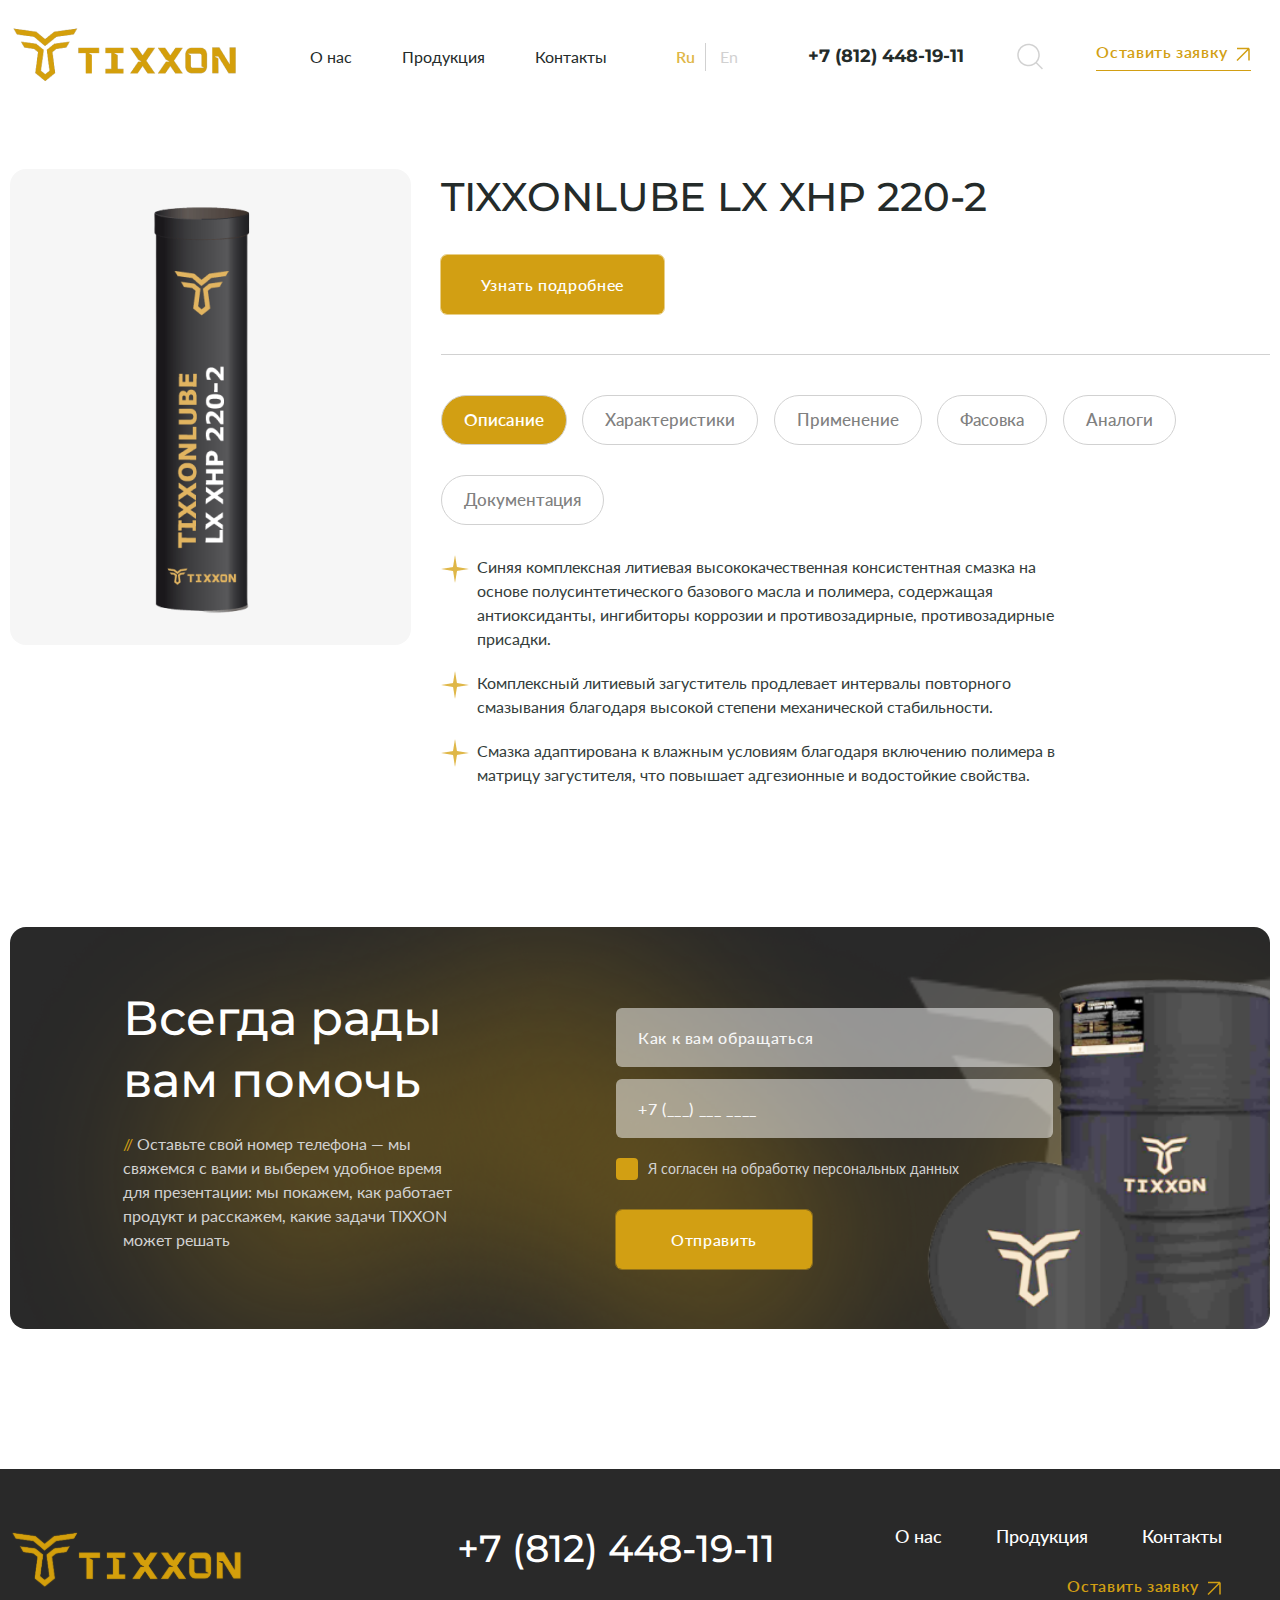
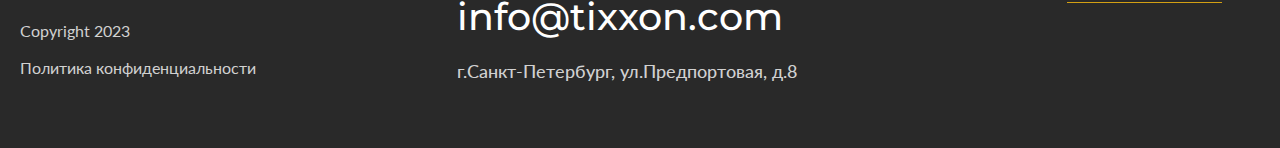
==== commit 612136c9: "transform" ====
--- a/cards.html
+++ b/cards.html
@@ -59,11 +59,7 @@
   <main>
     <section class="cards">
       <div class="container">
-        <div class="breadcrumbs">
-          <a href="index.html">Главная</a> <span>/</span>
-          <a href="catalog.html">Каталог</a> <span>/</span>
-          <p>TIXXONLUBE LX XHP 220-2</p>
-        </div>
+         
         <div class="cards__box">
           <div class="cards__images">
             <img src="img/card-img.png" alt="">
@@ -265,7 +261,6 @@
       </p>
     </div>
   </div>
-
 </body>
 
 </html>--- a/css/style.css
+++ b/css/style.css
@@ -355,6 +355,7 @@
   gap: 10px;
   width: 190px;
   margin: 16px 16px 16px 0;
+  border: 1px solid var(--Gold, #d29f13);
 }
 .header-banner__btn .header-banner__btn-1:hover {
   box-shadow: 0 14px 30px rgba(223, 183, 72, 0.5);
@@ -680,6 +681,10 @@
   position: relative;
   display: inline-block;
 }
+.catalog__dropdown button {
+  border: none;
+  outline: none;
+}
 .catalog__dropdown-btn {
   display: flex;
   width: 238px;
@@ -1231,6 +1236,7 @@
 }
 .product__tabs > label:hover {
   box-shadow: 0 14px 30px rgba(223, 183, 72, 0.5);
+  transform: scale(0.97);
 }
 
 .product__tabs > label:first-of-type {
@@ -1457,6 +1463,60 @@
   box-shadow: 0px 0px 0px 0px rgba(0, 0, 0, 0.1), -732px 0px 205px 0px rgba(0, 0, 0, 0);
 }
 
+/* Стиль для анимации появления */
+/* Появление снизу */
+.fade-in {
+  opacity: 0;
+  transform: translateY(300px);
+  transition: opacity 0.5s ease, transform 2s ease;
+}
+
+/* Появление справа */
+.fade-in-r {
+  opacity: 0;
+  transform: translateX(220px);
+  transition: opacity 0.5s ease, transform 2s ease;
+}
+
+/* Появление слева */
+.fade-in-l {
+  opacity: 0;
+  transform: translateX(-220px);
+  transition: opacity 0.5s ease, transform 2s ease;
+}
+
+/* Когда элемент видим */
+.fade-in.show {
+  opacity: 1;
+  transform: translateY(0);
+}
+
+.fade-in-r.show-x {
+  opacity: 1;
+  transform: translateX(0);
+}
+
+.fade-in-l.show-x {
+  opacity: 1;
+  transform: translateX(0);
+}
+
+button {
+  box-shadow: inset 0 0 20px rgba(255, 255, 255, 0);
+  outline: 1px solid;
+  outline-color: rgba(210, 159, 19, 0.5);
+  outline-offset: 0px;
+  text-shadow: none;
+  transition: all 1250ms cubic-bezier(0.19, 1, 0.22, 1);
+}
+
+button:hover {
+  box-shadow: inset 0 0 20px rgba(210, 159, 19, 0.5), 0 0 20px rgba(210, 159, 19, 0.2);
+  outline-color: rgba(210, 159, 19, 0);
+  outline-offset: 15px;
+  transform: scale(0.97);
+}
+
 /*media queries site*/
 @media screen and (max-width: 1267px) {
   .features__list li:nth-child(4) {
